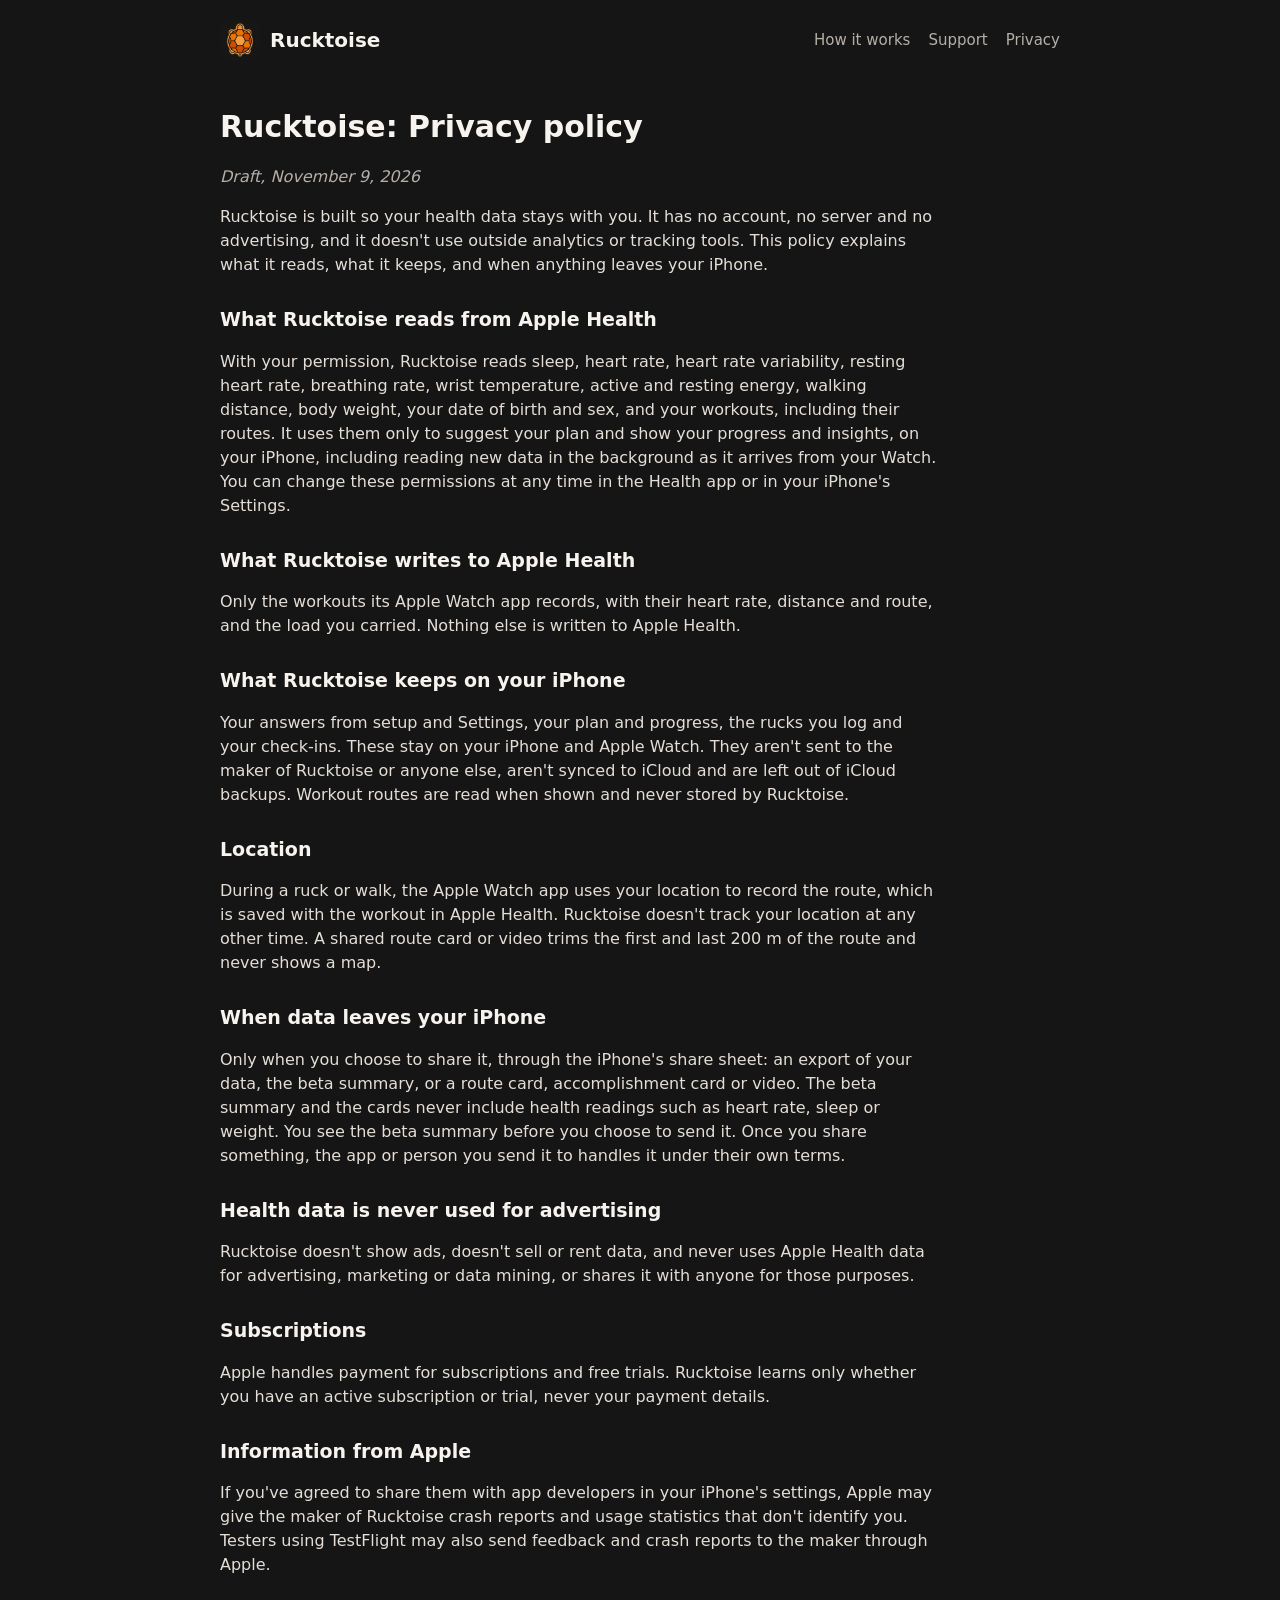
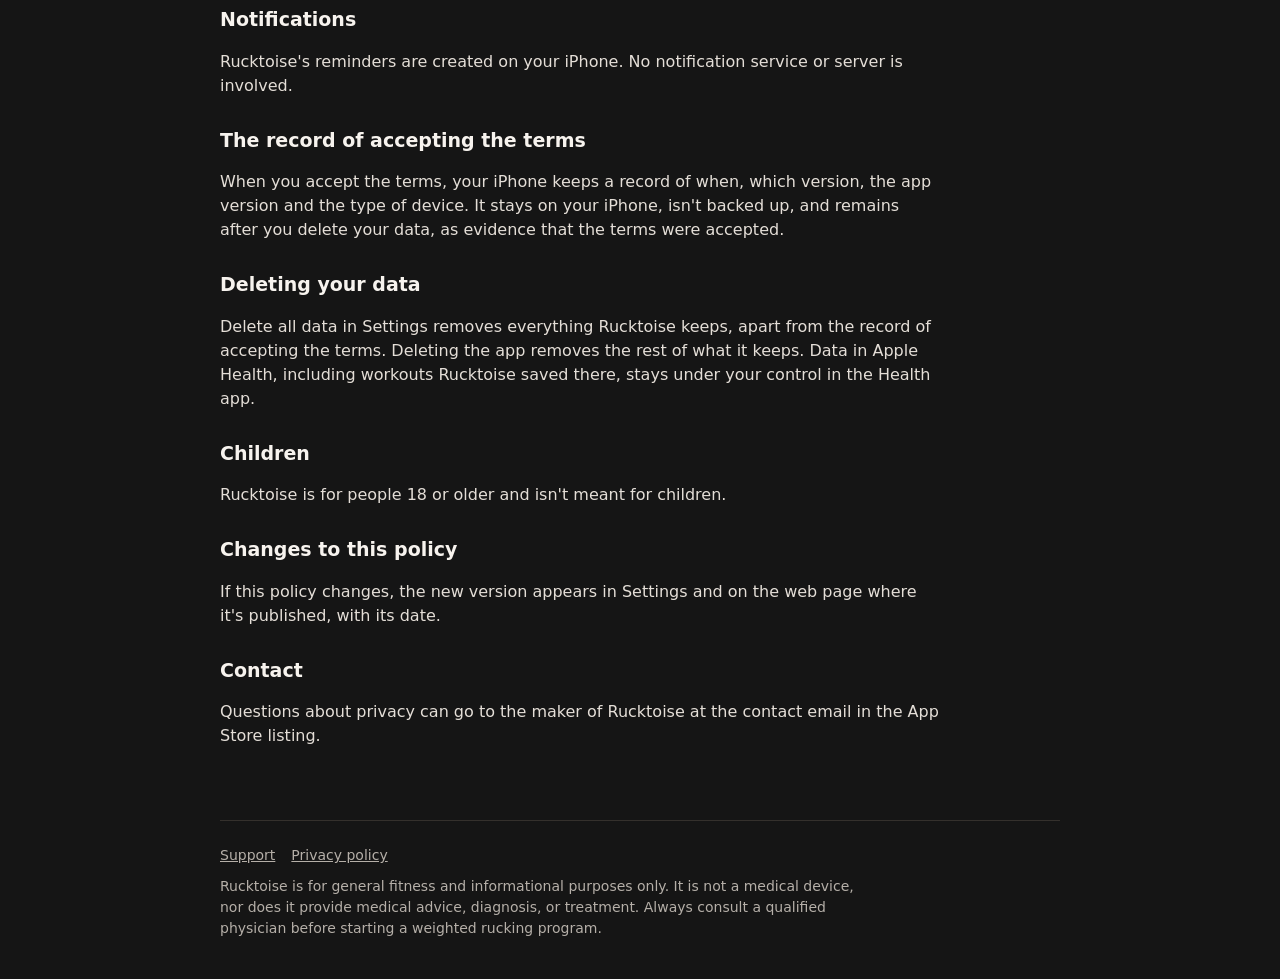
==== privacy.html @ 949dc7db "Rucktoise website: home, support and privacy" ====
<!doctype html>
<html lang="en">
<head>
<meta charset="utf-8">
<meta name="viewport" content="width=device-width, initial-scale=1">
<title>Rucktoise privacy policy</title>
<meta name="description" content="Rucktoise is a rucking and weighted-walk coach for iPhone and Apple Watch. Ruck like a tortoise: start light, build slowly.">
<link rel="icon" href="assets/icon.png">
<link rel="stylesheet" href="style.css">
</head>
<body>
<div class="wrap">
<header class="top"><a class="brand" href="index.html"><img src="assets/icon.png" alt="">Rucktoise</a><nav><a href="index.html#how">How it works</a><a href="support.html">Support</a><a href="privacy.html">Privacy</a></nav></header>
<section class="doc">
<h1>Rucktoise: Privacy policy</h1>
<p><em>Draft, November 9, 2026</em></p>
<p>Rucktoise is built so your health data stays with you. It has no account, no server and no advertising, and it doesn&#x27;t use outside analytics or tracking tools. This policy explains what it reads, what it keeps, and when anything leaves your iPhone.</p>
<h2>What Rucktoise reads from Apple Health</h2>
<p>With your permission, Rucktoise reads sleep, heart rate, heart rate variability, resting heart rate, breathing rate, wrist temperature, active and resting energy, walking distance, body weight, your date of birth and sex, and your workouts, including their routes. It uses them only to suggest your plan and show your progress and insights, on your iPhone, including reading new data in the background as it arrives from your Watch. You can change these permissions at any time in the Health app or in your iPhone&#x27;s Settings.</p>
<h2>What Rucktoise writes to Apple Health</h2>
<p>Only the workouts its Apple Watch app records, with their heart rate, distance and route, and the load you carried. Nothing else is written to Apple Health.</p>
<h2>What Rucktoise keeps on your iPhone</h2>
<p>Your answers from setup and Settings, your plan and progress, the rucks you log and your check-ins. These stay on your iPhone and Apple Watch. They aren&#x27;t sent to the maker of Rucktoise or anyone else, aren&#x27;t synced to iCloud and are left out of iCloud backups. Workout routes are read when shown and never stored by Rucktoise.</p>
<h2>Location</h2>
<p>During a ruck or walk, the Apple Watch app uses your location to record the route, which is saved with the workout in Apple Health. Rucktoise doesn&#x27;t track your location at any other time. A shared route card or video trims the first and last 200 m of the route and never shows a map.</p>
<h2>When data leaves your iPhone</h2>
<p>Only when you choose to share it, through the iPhone&#x27;s share sheet: an export of your data, the beta summary, or a route card, accomplishment card or video. The beta summary and the cards never include health readings such as heart rate, sleep or weight. You see the beta summary before you choose to send it. Once you share something, the app or person you send it to handles it under their own terms.</p>
<h2>Health data is never used for advertising</h2>
<p>Rucktoise doesn&#x27;t show ads, doesn&#x27;t sell or rent data, and never uses Apple Health data for advertising, marketing or data mining, or shares it with anyone for those purposes.</p>
<h2>Subscriptions</h2>
<p>Apple handles payment for subscriptions and free trials. Rucktoise learns only whether you have an active subscription or trial, never your payment details.</p>
<h2>Information from Apple</h2>
<p>If you&#x27;ve agreed to share them with app developers in your iPhone&#x27;s settings, Apple may give the maker of Rucktoise crash reports and usage statistics that don&#x27;t identify you. Testers using TestFlight may also send feedback and crash reports to the maker through Apple.</p>
<h2>Notifications</h2>
<p>Rucktoise&#x27;s reminders are created on your iPhone. No notification service or server is involved.</p>
<h2>The record of accepting the terms</h2>
<p>When you accept the terms, your iPhone keeps a record of when, which version, the app version and the type of device. It stays on your iPhone, isn&#x27;t backed up, and remains after you delete your data, as evidence that the terms were accepted.</p>
<h2>Deleting your data</h2>
<p>Delete all data in Settings removes everything Rucktoise keeps, apart from the record of accepting the terms. Deleting the app removes the rest of what it keeps. Data in Apple Health, including workouts Rucktoise saved there, stays under your control in the Health app.</p>
<h2>Children</h2>
<p>Rucktoise is for people 18 or older and isn&#x27;t meant for children.</p>
<h2>Changes to this policy</h2>
<p>If this policy changes, the new version appears in Settings and on the web page where it&#x27;s published, with its date.</p>
<h2>Contact</h2>
<p>Questions about privacy can go to the maker of Rucktoise at the contact email in the App Store listing.</p>
</section>
<footer><a href="support.html">Support</a><a href="privacy.html">Privacy policy</a><p>Rucktoise is for general fitness and informational purposes only. It is not a medical device, nor does it provide medical advice, diagnosis, or treatment. Always consult a qualified physician before starting a weighted rucking program.</p></footer>
</div>
</body>
</html>
---- style.css ----
:root{--bg:#151515;--card:#211F1D;--ink:#F7F3EE;--sub:#B5AFA8;--line:#34302C;--acc:#F07900;--accL:#F8A145;--deep:#D35100}
*{box-sizing:border-box}
body{margin:0;background:var(--bg);color:var(--ink);font-family:-apple-system,BlinkMacSystemFont,"SF Pro Text","Segoe UI",system-ui,sans-serif;line-height:1.5;-webkit-font-smoothing:antialiased}
a{color:var(--accL)}
.wrap{max-width:880px;margin:0 auto;padding:0 20px}
header.top{display:flex;align-items:center;justify-content:space-between;padding:20px 0}
.brand{display:flex;align-items:center;gap:10px;color:var(--ink);text-decoration:none;font-weight:700;font-size:20px}
.brand img{width:40px;height:40px;border-radius:10px}
nav a{color:var(--sub);text-decoration:none;margin-left:18px;font-size:15px}
nav a:hover{color:var(--ink)}
.hero{display:grid;grid-template-columns:1.2fr 1fr;gap:32px;align-items:center;padding:40px 0 56px}
.hero h1{font-size:clamp(38px,6vw,60px);line-height:1.05;margin:0 0 14px;letter-spacing:-.02em}
.hero h1 span{color:var(--accL)}
.hero p.lead{font-size:19px;color:var(--sub);margin:0 0 24px;max-width:34em}
.hero img{width:100%;max-width:340px;justify-self:center}
.badge{display:inline-flex;align-items:center;gap:8px;background:var(--card);border:1px solid var(--line);border-radius:999px;padding:10px 18px;font-weight:600;font-size:15px}
.grid{display:grid;grid-template-columns:repeat(2,1fr);gap:16px;padding-bottom:56px}
.card{background:var(--card);border-radius:18px;padding:22px}
.card h3{margin:0 0 6px;font-size:18px}
.card p{margin:0;color:var(--sub);font-size:16px}
.how{padding:8px 0 56px}
.how h2,.doc h1{font-size:30px;margin:0 0 16px}
.steps{display:grid;grid-template-columns:repeat(3,1fr);gap:16px}
.step b{display:block;color:var(--accL);font-size:14px;letter-spacing:.04em;text-transform:uppercase;margin-bottom:6px}
.step p{margin:0;color:var(--sub)}
.doc{padding:24px 0 56px;max-width:720px}
.doc h2{font-size:19px;margin:28px 0 6px}
.doc p,.doc li{color:#E4DED7;font-size:16px}
.doc em{color:var(--sub)}
footer{border-top:1px solid var(--line);padding:24px 0 40px;color:var(--sub);font-size:14px}
footer a{color:var(--sub);margin-right:16px}
footer p{margin:10px 0 0;max-width:46em}
@media (max-width:720px){.hero{grid-template-columns:1fr;padding-top:16px}.hero img{max-width:220px;grid-row:1}.grid,.steps{grid-template-columns:1fr}nav a{margin-left:12px}}
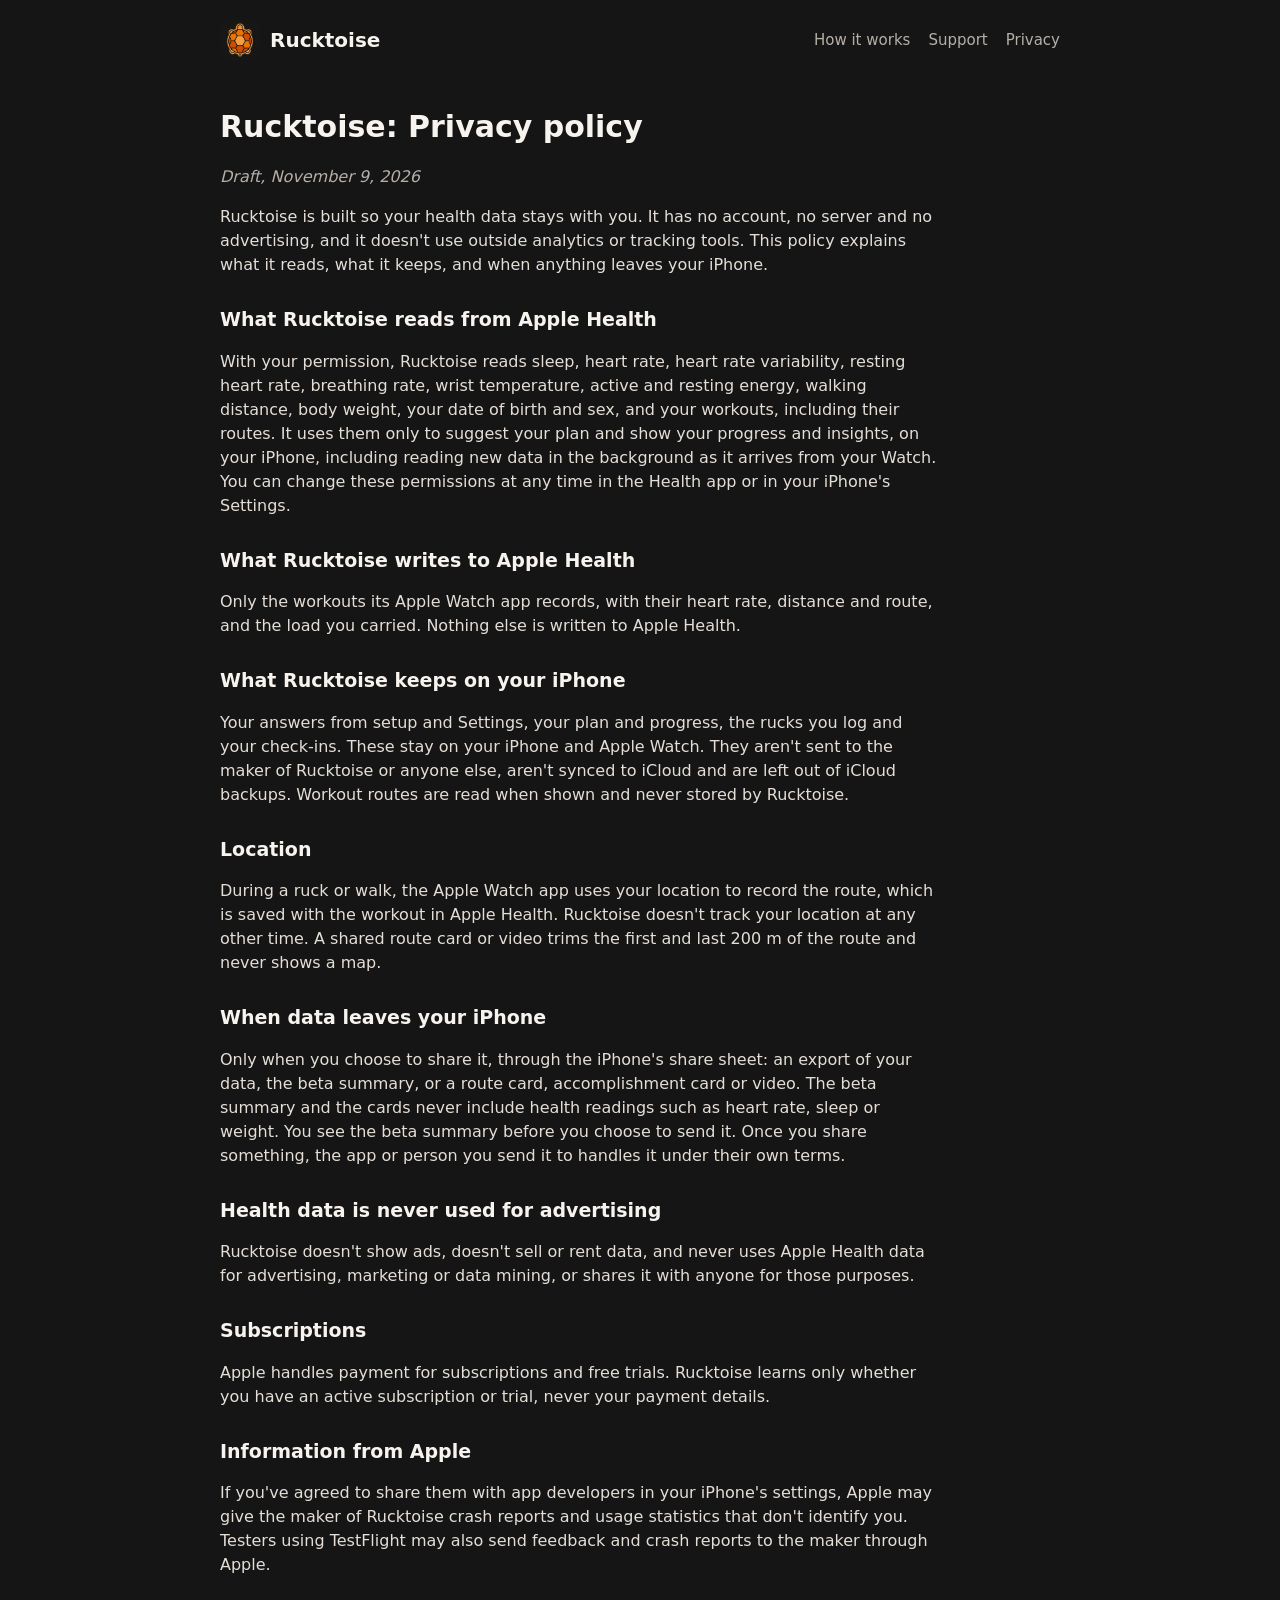
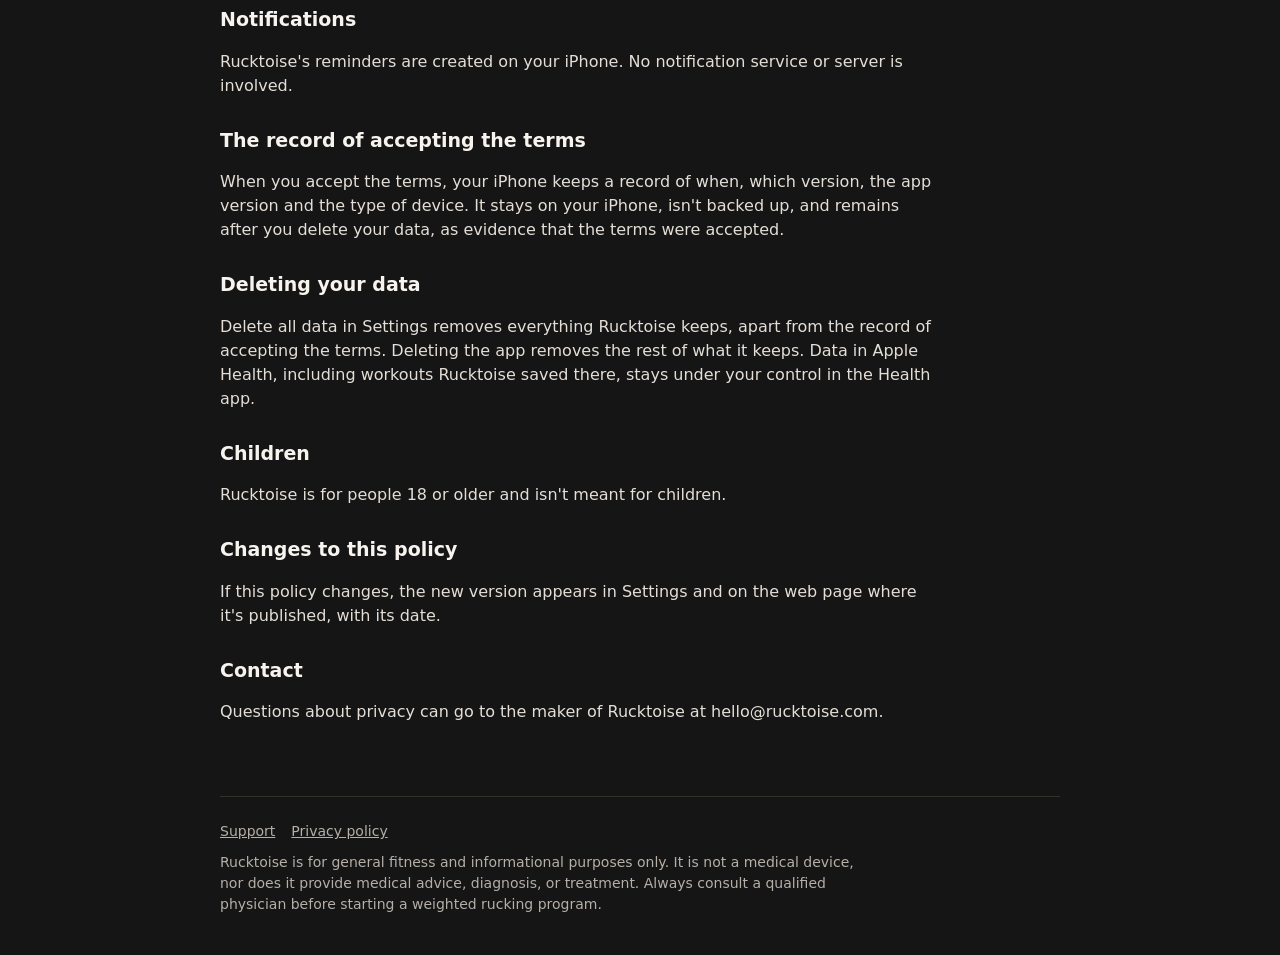
==== commit ad2074bd: "Add hello@rucktoise.com to support and privacy" ====
--- a/privacy.html
+++ b/privacy.html
@@ -42,7 +42,7 @@
 <h2>Changes to this policy</h2>
 <p>If this policy changes, the new version appears in Settings and on the web page where it&#x27;s published, with its date.</p>
 <h2>Contact</h2>
-<p>Questions about privacy can go to the maker of Rucktoise at the contact email in the App Store listing.</p>
+<p>Questions about privacy can go to the maker of Rucktoise at hello@rucktoise.com.</p>
 </section>
 <footer><a href="support.html">Support</a><a href="privacy.html">Privacy policy</a><p>Rucktoise is for general fitness and informational purposes only. It is not a medical device, nor does it provide medical advice, diagnosis, or treatment. Always consult a qualified physician before starting a weighted rucking program.</p></footer>
 </div>
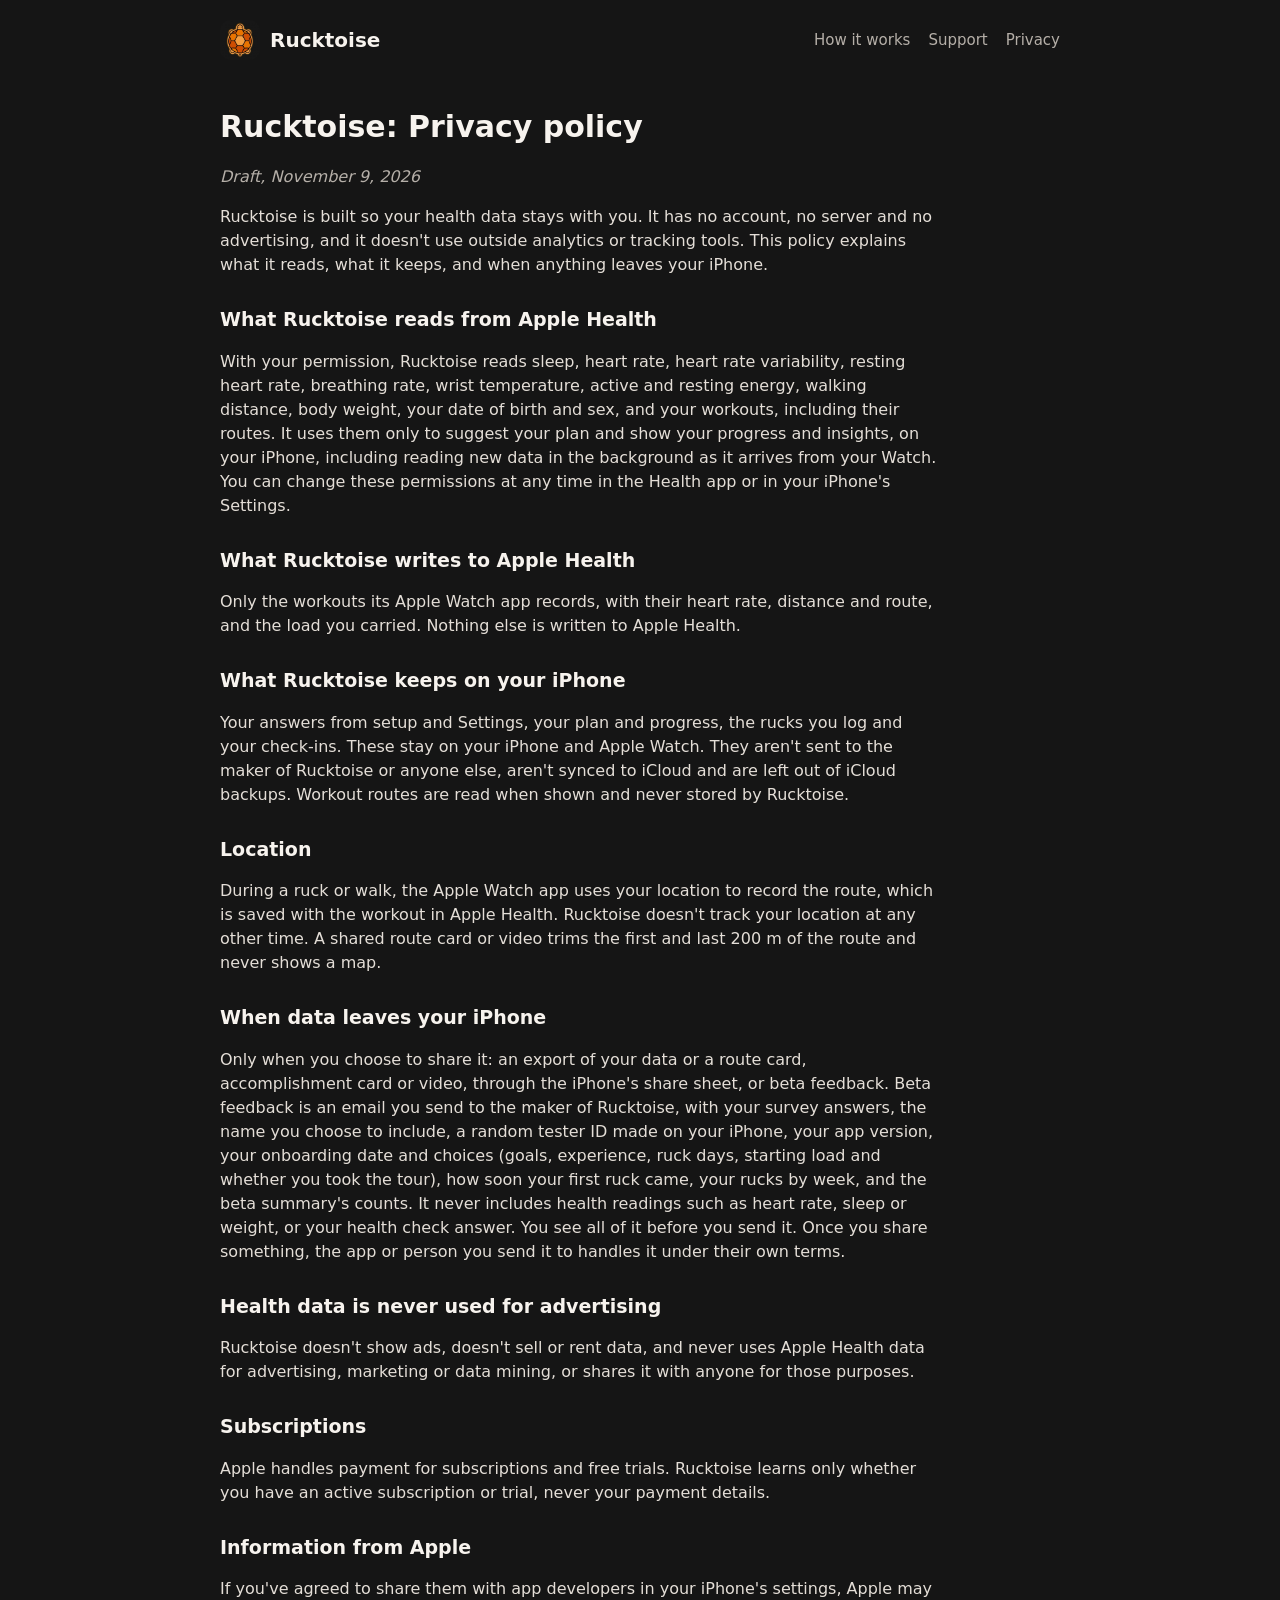
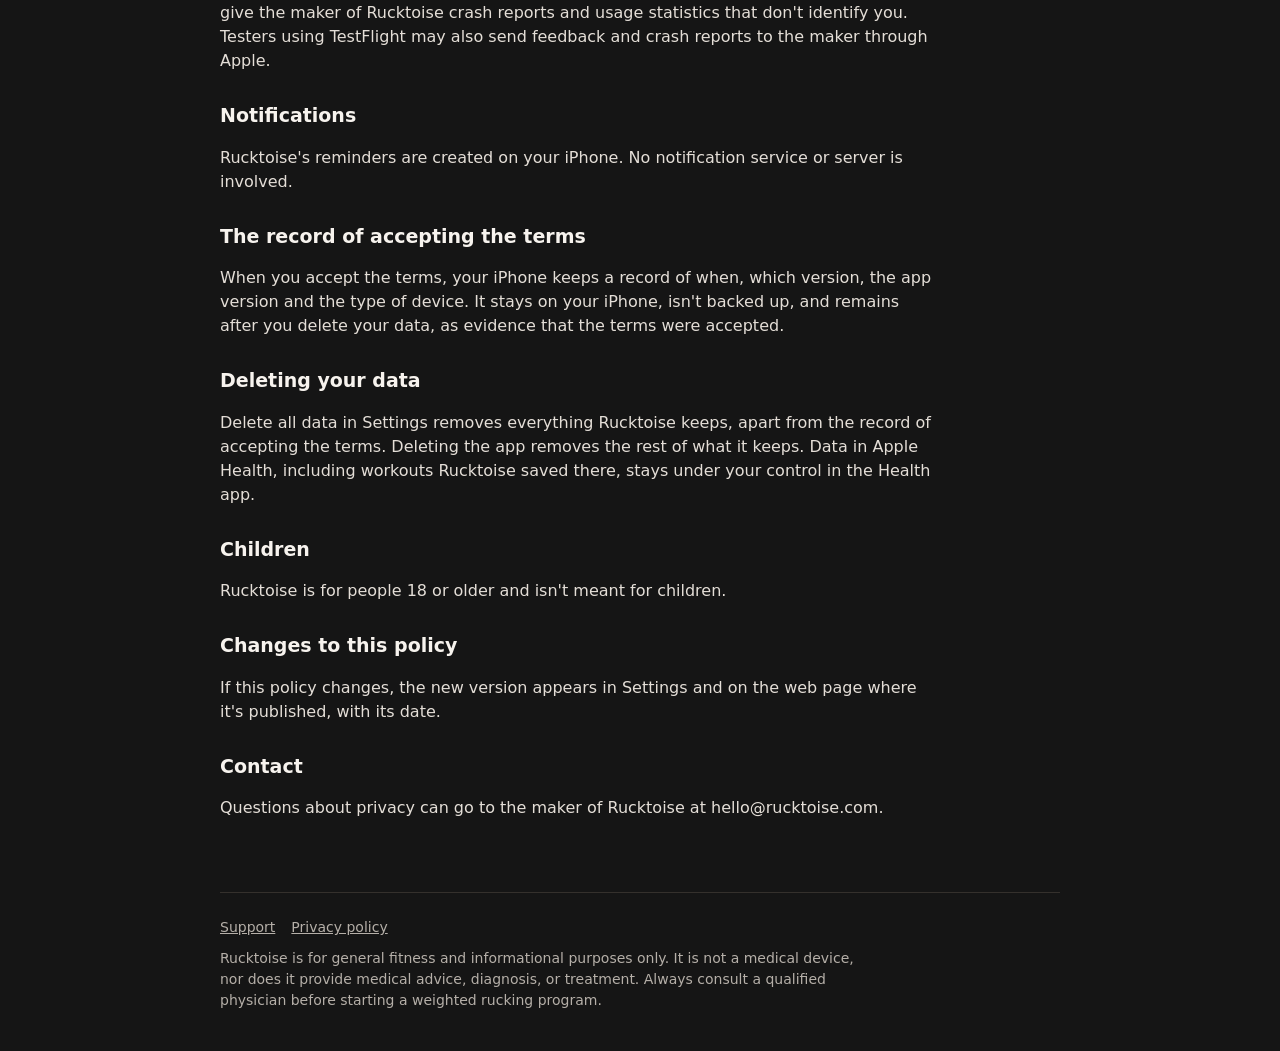
==== commit 3574f62b: "Privacy policy: what beta feedback holds" ====
--- a/privacy.html
+++ b/privacy.html
@@ -24,7 +24,7 @@
 <h2>Location</h2>
 <p>During a ruck or walk, the Apple Watch app uses your location to record the route, which is saved with the workout in Apple Health. Rucktoise doesn&#x27;t track your location at any other time. A shared route card or video trims the first and last 200 m of the route and never shows a map.</p>
 <h2>When data leaves your iPhone</h2>
-<p>Only when you choose to share it, through the iPhone&#x27;s share sheet: an export of your data, the beta summary, or a route card, accomplishment card or video. The beta summary and the cards never include health readings such as heart rate, sleep or weight. You see the beta summary before you choose to send it. Once you share something, the app or person you send it to handles it under their own terms.</p>
+<p>Only when you choose to share it: an export of your data or a route card, accomplishment card or video, through the iPhone&#x27;s share sheet, or beta feedback. Beta feedback is an email you send to the maker of Rucktoise, with your survey answers, the name you choose to include, a random tester ID made on your iPhone, your app version, your onboarding date and choices (goals, experience, ruck days, starting load and whether you took the tour), how soon your first ruck came, your rucks by week, and the beta summary&#x27;s counts. It never includes health readings such as heart rate, sleep or weight, or your health check answer. You see all of it before you send it. Once you share something, the app or person you send it to handles it under their own terms.</p>
 <h2>Health data is never used for advertising</h2>
 <p>Rucktoise doesn&#x27;t show ads, doesn&#x27;t sell or rent data, and never uses Apple Health data for advertising, marketing or data mining, or shares it with anyone for those purposes.</p>
 <h2>Subscriptions</h2>
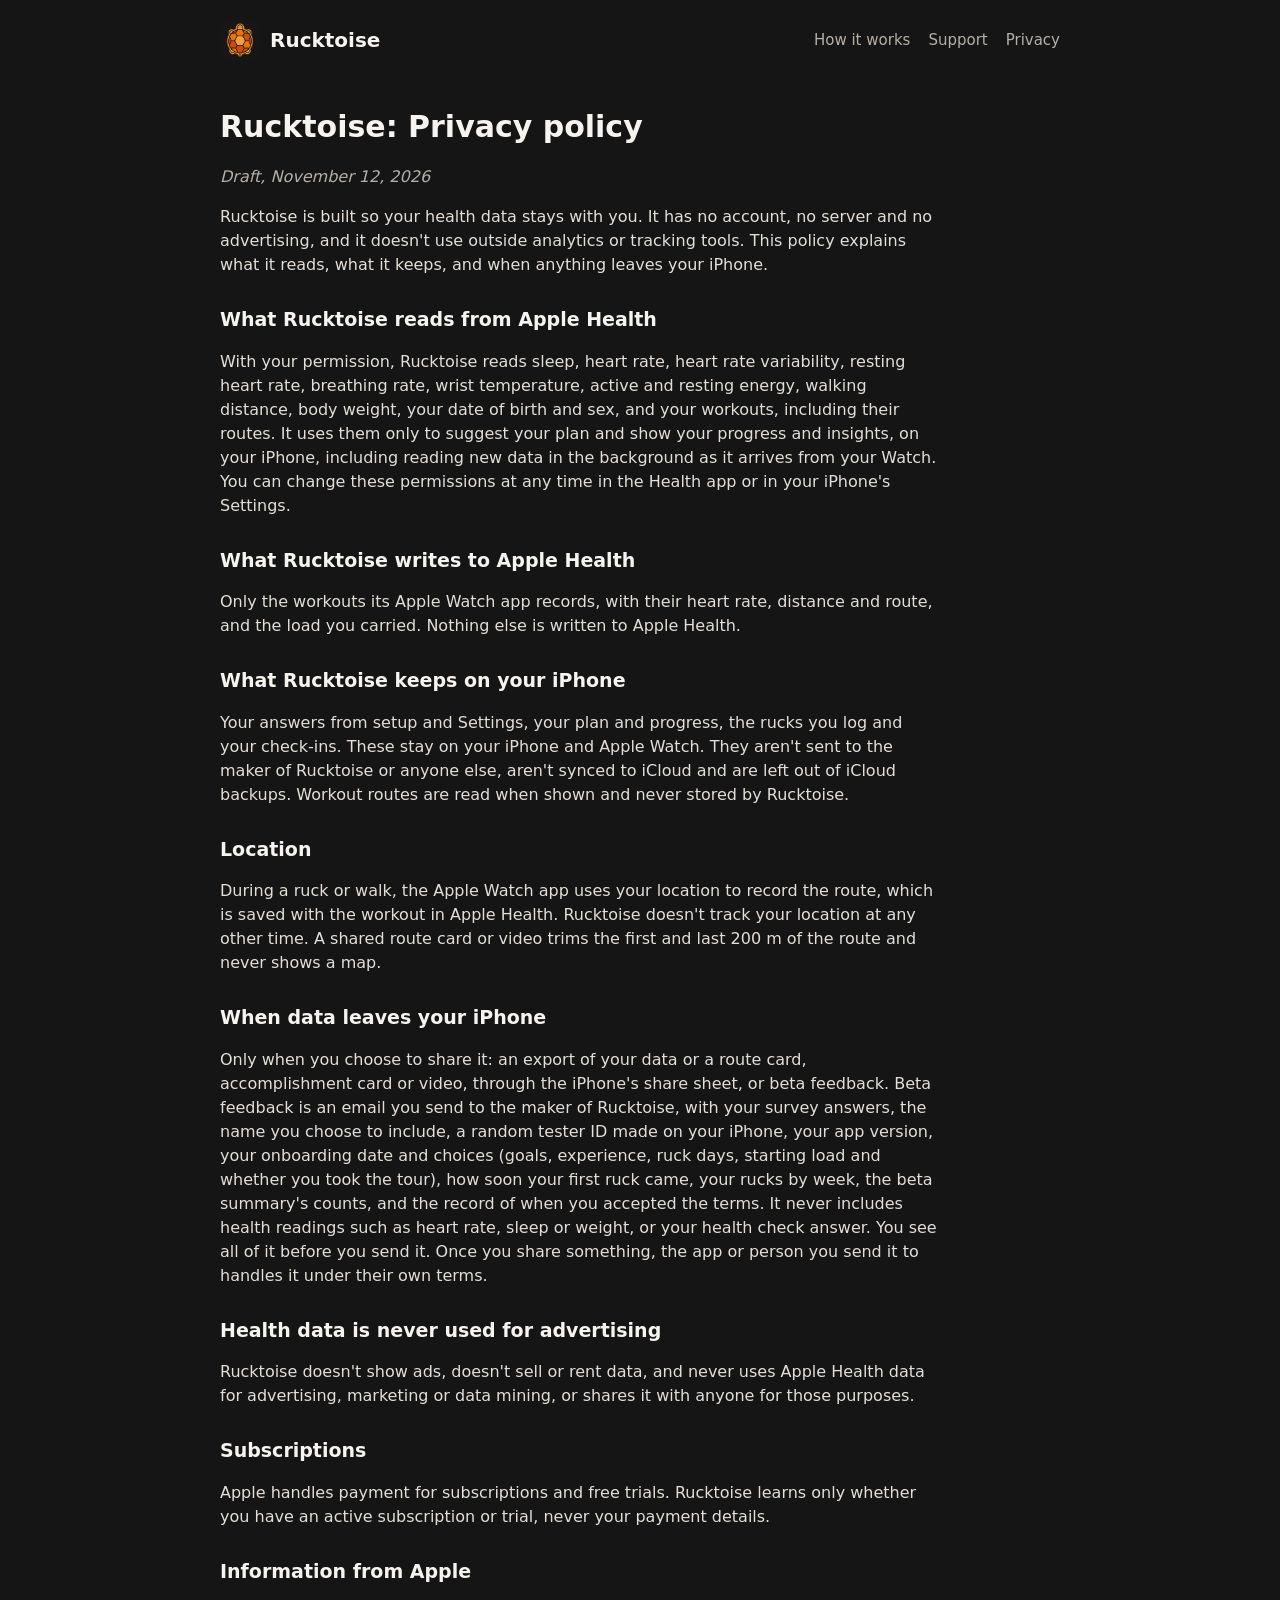
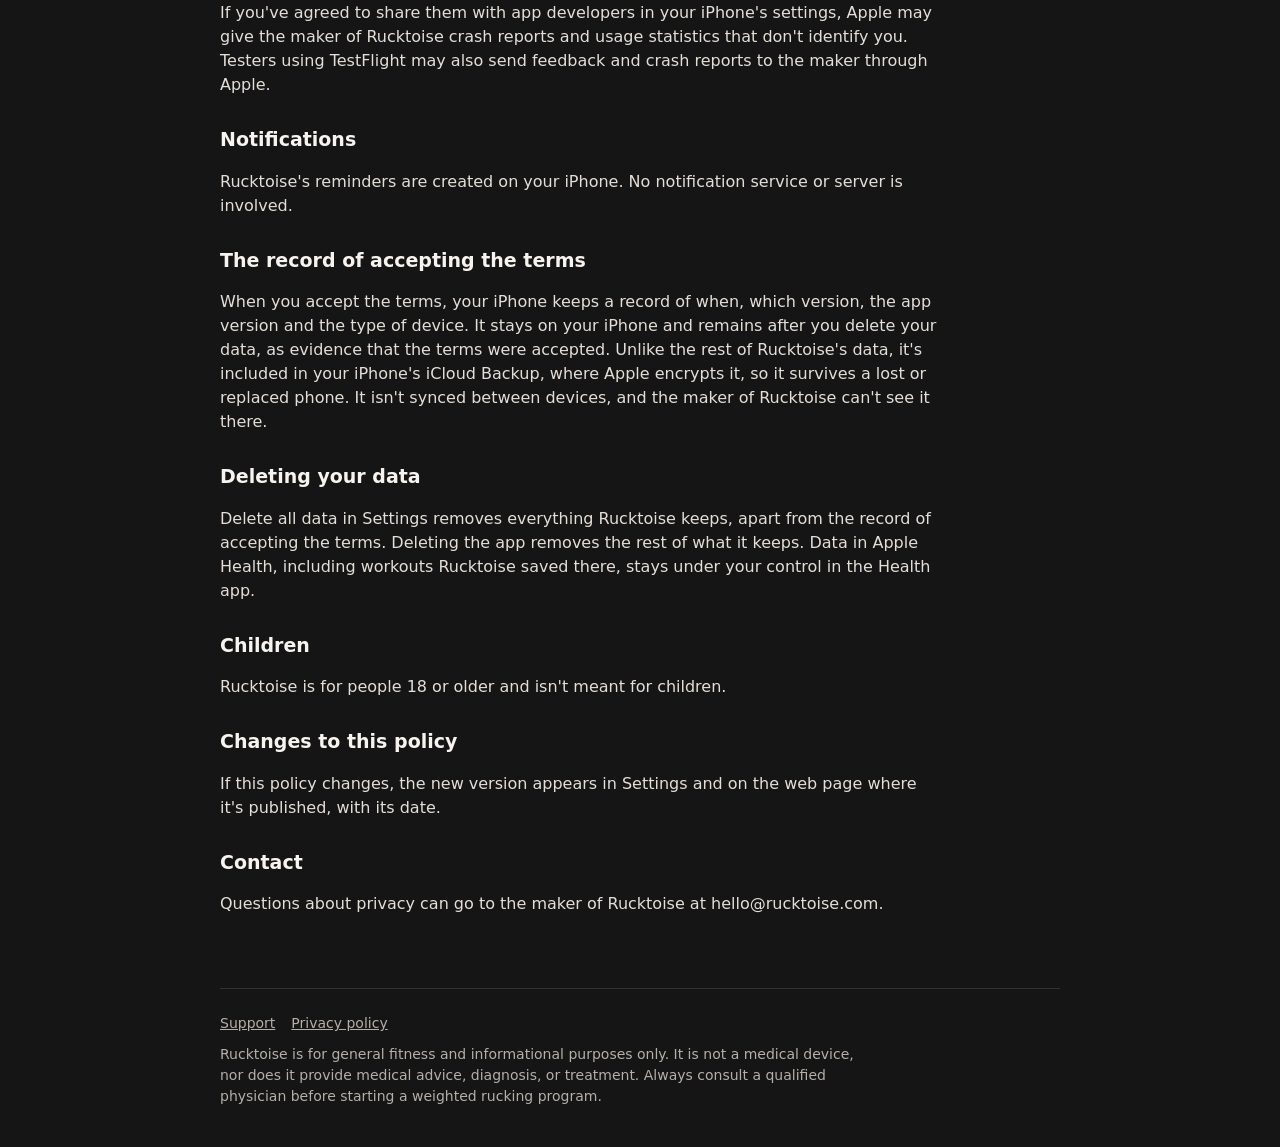
==== commit 6131329e: "Privacy policy: terms acceptance goes in beta feedback and iCloud Backup" ====
--- a/privacy.html
+++ b/privacy.html
@@ -13,7 +13,7 @@
 <header class="top"><a class="brand" href="index.html"><img src="assets/icon.png" alt="">Rucktoise</a><nav><a href="index.html#how">How it works</a><a href="support.html">Support</a><a href="privacy.html">Privacy</a></nav></header>
 <section class="doc">
 <h1>Rucktoise: Privacy policy</h1>
-<p><em>Draft, November 9, 2026</em></p>
+<p><em>Draft, November 12, 2026</em></p>
 <p>Rucktoise is built so your health data stays with you. It has no account, no server and no advertising, and it doesn&#x27;t use outside analytics or tracking tools. This policy explains what it reads, what it keeps, and when anything leaves your iPhone.</p>
 <h2>What Rucktoise reads from Apple Health</h2>
 <p>With your permission, Rucktoise reads sleep, heart rate, heart rate variability, resting heart rate, breathing rate, wrist temperature, active and resting energy, walking distance, body weight, your date of birth and sex, and your workouts, including their routes. It uses them only to suggest your plan and show your progress and insights, on your iPhone, including reading new data in the background as it arrives from your Watch. You can change these permissions at any time in the Health app or in your iPhone&#x27;s Settings.</p>
@@ -24,7 +24,7 @@
 <h2>Location</h2>
 <p>During a ruck or walk, the Apple Watch app uses your location to record the route, which is saved with the workout in Apple Health. Rucktoise doesn&#x27;t track your location at any other time. A shared route card or video trims the first and last 200 m of the route and never shows a map.</p>
 <h2>When data leaves your iPhone</h2>
-<p>Only when you choose to share it: an export of your data or a route card, accomplishment card or video, through the iPhone&#x27;s share sheet, or beta feedback. Beta feedback is an email you send to the maker of Rucktoise, with your survey answers, the name you choose to include, a random tester ID made on your iPhone, your app version, your onboarding date and choices (goals, experience, ruck days, starting load and whether you took the tour), how soon your first ruck came, your rucks by week, and the beta summary&#x27;s counts. It never includes health readings such as heart rate, sleep or weight, or your health check answer. You see all of it before you send it. Once you share something, the app or person you send it to handles it under their own terms.</p>
+<p>Only when you choose to share it: an export of your data or a route card, accomplishment card or video, through the iPhone&#x27;s share sheet, or beta feedback. Beta feedback is an email you send to the maker of Rucktoise, with your survey answers, the name you choose to include, a random tester ID made on your iPhone, your app version, your onboarding date and choices (goals, experience, ruck days, starting load and whether you took the tour), how soon your first ruck came, your rucks by week, the beta summary&#x27;s counts, and the record of when you accepted the terms. It never includes health readings such as heart rate, sleep or weight, or your health check answer. You see all of it before you send it. Once you share something, the app or person you send it to handles it under their own terms.</p>
 <h2>Health data is never used for advertising</h2>
 <p>Rucktoise doesn&#x27;t show ads, doesn&#x27;t sell or rent data, and never uses Apple Health data for advertising, marketing or data mining, or shares it with anyone for those purposes.</p>
 <h2>Subscriptions</h2>
@@ -34,7 +34,7 @@
 <h2>Notifications</h2>
 <p>Rucktoise&#x27;s reminders are created on your iPhone. No notification service or server is involved.</p>
 <h2>The record of accepting the terms</h2>
-<p>When you accept the terms, your iPhone keeps a record of when, which version, the app version and the type of device. It stays on your iPhone, isn&#x27;t backed up, and remains after you delete your data, as evidence that the terms were accepted.</p>
+<p>When you accept the terms, your iPhone keeps a record of when, which version, the app version and the type of device. It stays on your iPhone and remains after you delete your data, as evidence that the terms were accepted. Unlike the rest of Rucktoise&#x27;s data, it&#x27;s included in your iPhone&#x27;s iCloud Backup, where Apple encrypts it, so it survives a lost or replaced phone. It isn&#x27;t synced between devices, and the maker of Rucktoise can&#x27;t see it there.</p>
 <h2>Deleting your data</h2>
 <p>Delete all data in Settings removes everything Rucktoise keeps, apart from the record of accepting the terms. Deleting the app removes the rest of what it keeps. Data in Apple Health, including workouts Rucktoise saved there, stays under your control in the Health app.</p>
 <h2>Children</h2>
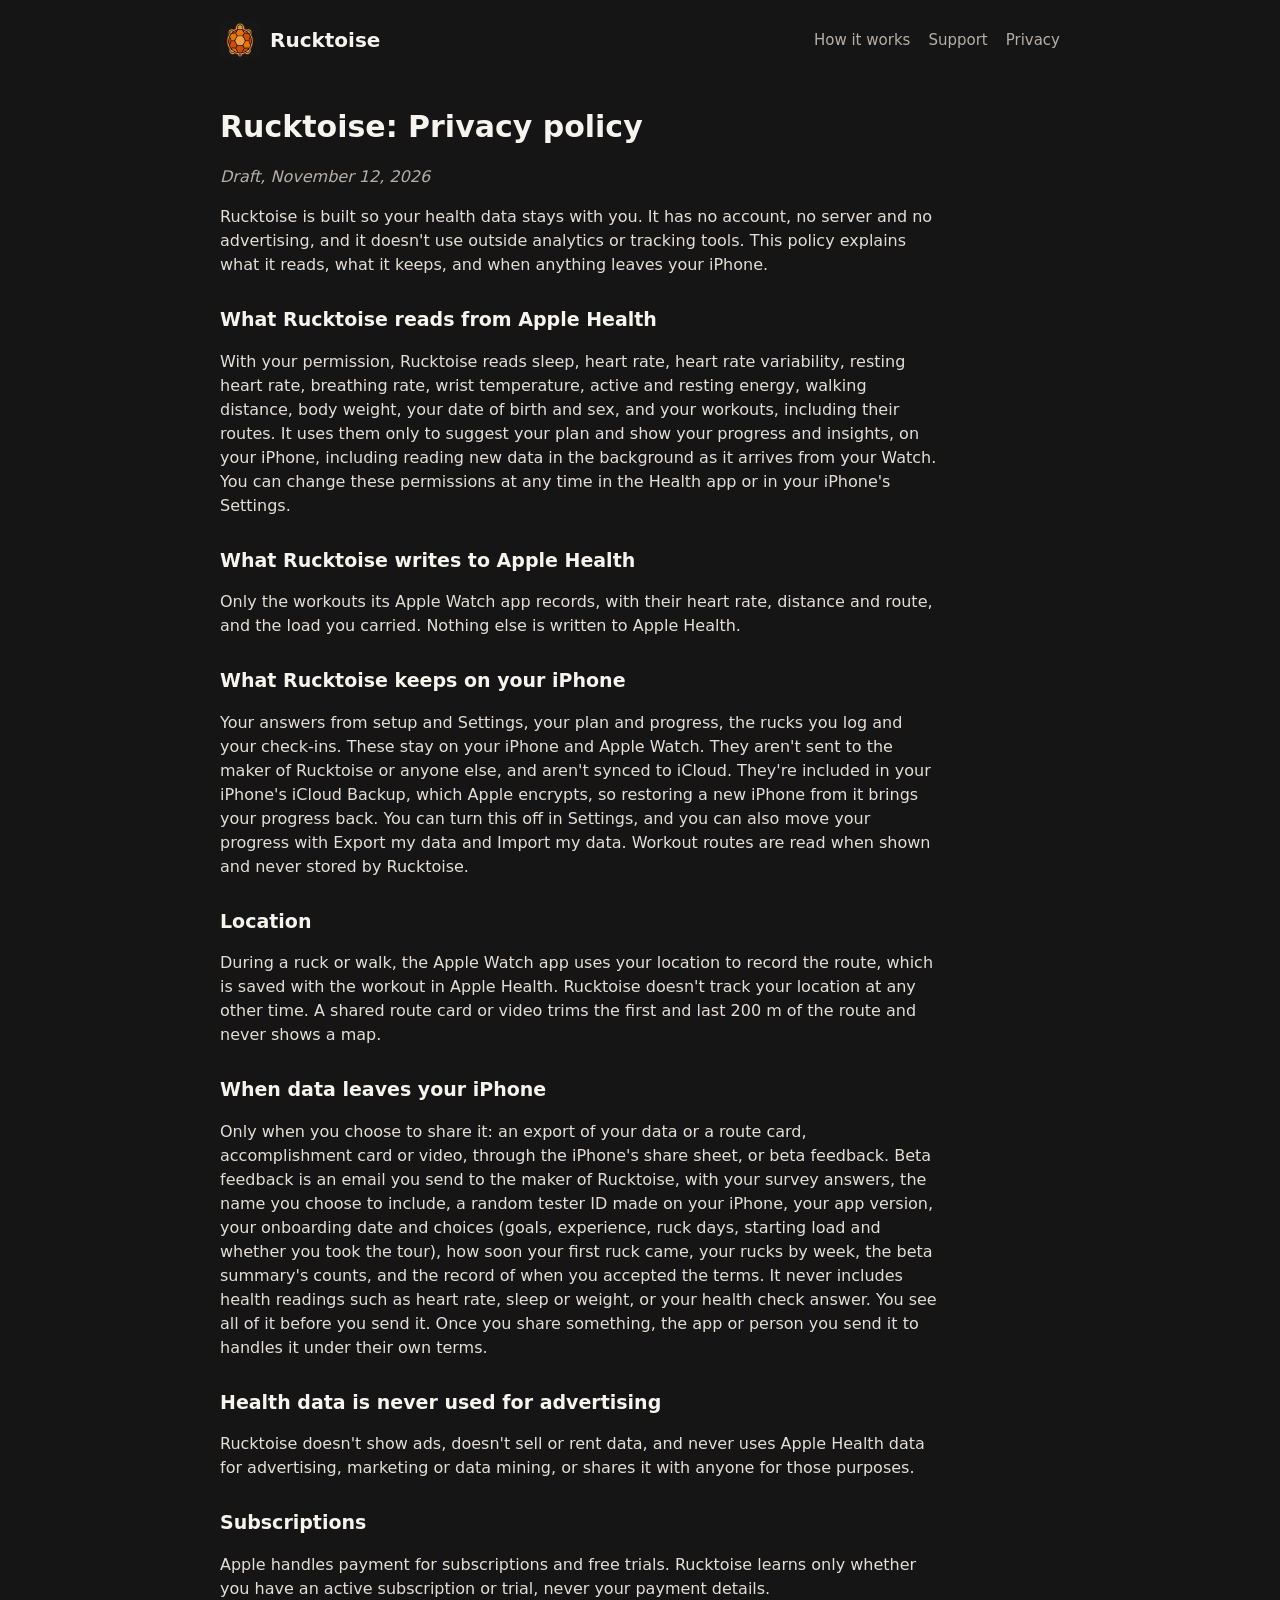
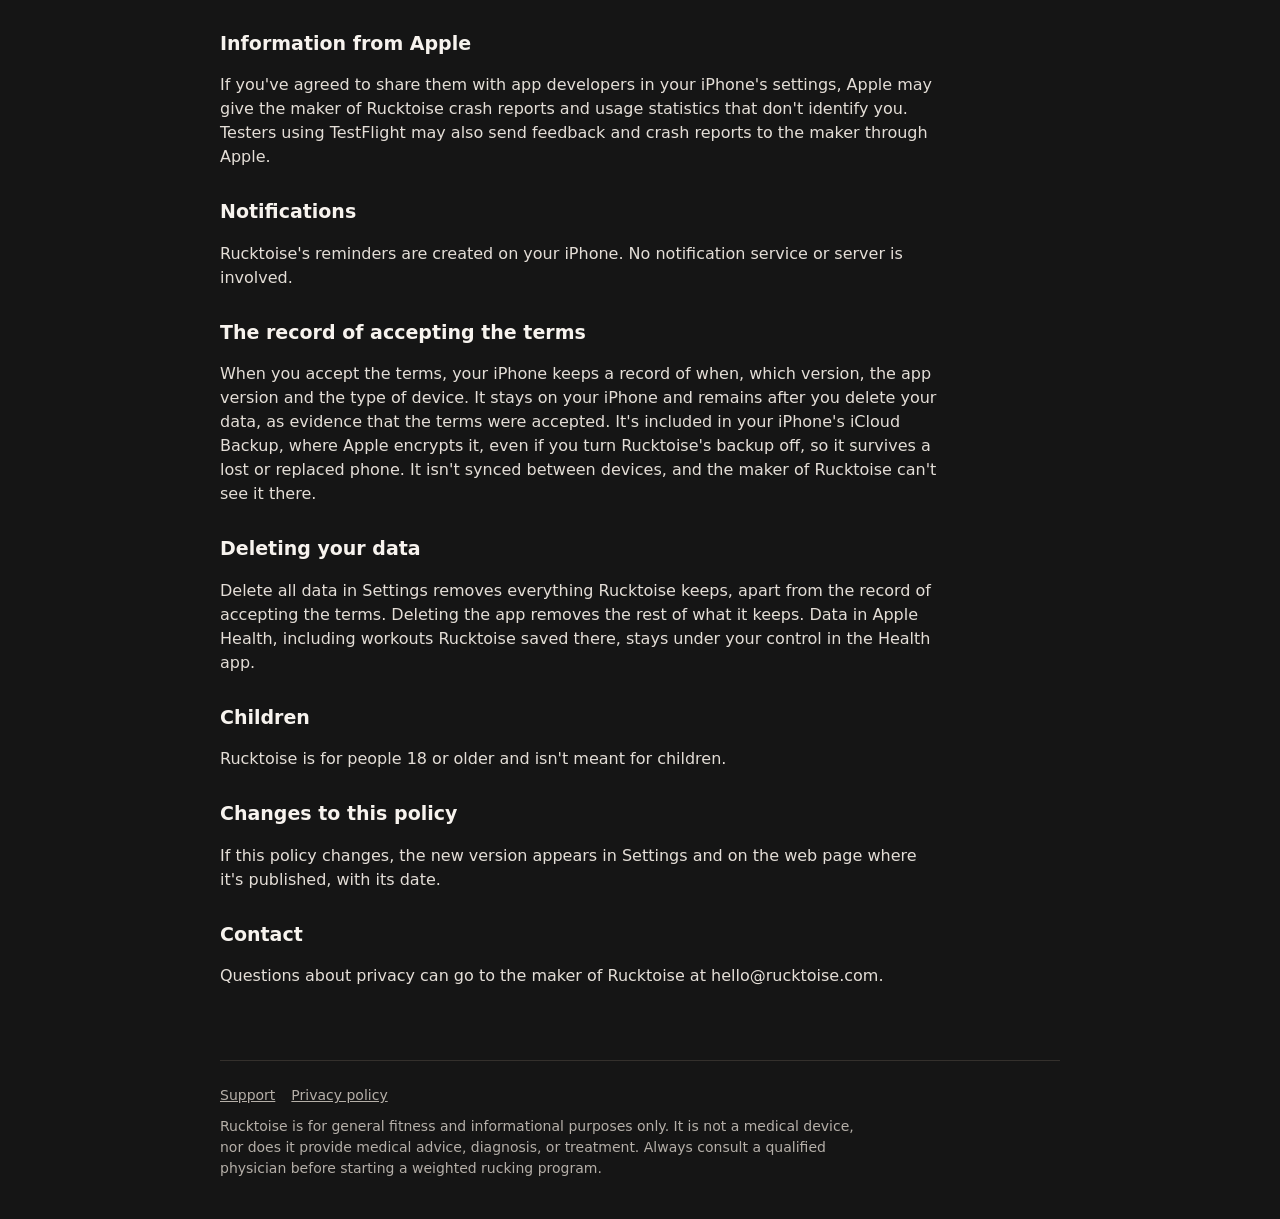
==== commit 7aa7ba64: "Privacy policy: Rucktoise data goes into iCloud Backup, with Export and Import" ====
--- a/privacy.html
+++ b/privacy.html
@@ -20,7 +20,7 @@
 <h2>What Rucktoise writes to Apple Health</h2>
 <p>Only the workouts its Apple Watch app records, with their heart rate, distance and route, and the load you carried. Nothing else is written to Apple Health.</p>
 <h2>What Rucktoise keeps on your iPhone</h2>
-<p>Your answers from setup and Settings, your plan and progress, the rucks you log and your check-ins. These stay on your iPhone and Apple Watch. They aren&#x27;t sent to the maker of Rucktoise or anyone else, aren&#x27;t synced to iCloud and are left out of iCloud backups. Workout routes are read when shown and never stored by Rucktoise.</p>
+<p>Your answers from setup and Settings, your plan and progress, the rucks you log and your check-ins. These stay on your iPhone and Apple Watch. They aren&#x27;t sent to the maker of Rucktoise or anyone else, and aren&#x27;t synced to iCloud. They&#x27;re included in your iPhone&#x27;s iCloud Backup, which Apple encrypts, so restoring a new iPhone from it brings your progress back. You can turn this off in Settings, and you can also move your progress with Export my data and Import my data. Workout routes are read when shown and never stored by Rucktoise.</p>
 <h2>Location</h2>
 <p>During a ruck or walk, the Apple Watch app uses your location to record the route, which is saved with the workout in Apple Health. Rucktoise doesn&#x27;t track your location at any other time. A shared route card or video trims the first and last 200 m of the route and never shows a map.</p>
 <h2>When data leaves your iPhone</h2>
@@ -34,7 +34,7 @@
 <h2>Notifications</h2>
 <p>Rucktoise&#x27;s reminders are created on your iPhone. No notification service or server is involved.</p>
 <h2>The record of accepting the terms</h2>
-<p>When you accept the terms, your iPhone keeps a record of when, which version, the app version and the type of device. It stays on your iPhone and remains after you delete your data, as evidence that the terms were accepted. Unlike the rest of Rucktoise&#x27;s data, it&#x27;s included in your iPhone&#x27;s iCloud Backup, where Apple encrypts it, so it survives a lost or replaced phone. It isn&#x27;t synced between devices, and the maker of Rucktoise can&#x27;t see it there.</p>
+<p>When you accept the terms, your iPhone keeps a record of when, which version, the app version and the type of device. It stays on your iPhone and remains after you delete your data, as evidence that the terms were accepted. It&#x27;s included in your iPhone&#x27;s iCloud Backup, where Apple encrypts it, even if you turn Rucktoise&#x27;s backup off, so it survives a lost or replaced phone. It isn&#x27;t synced between devices, and the maker of Rucktoise can&#x27;t see it there.</p>
 <h2>Deleting your data</h2>
 <p>Delete all data in Settings removes everything Rucktoise keeps, apart from the record of accepting the terms. Deleting the app removes the rest of what it keeps. Data in Apple Health, including workouts Rucktoise saved there, stays under your control in the Health app.</p>
 <h2>Children</h2>
